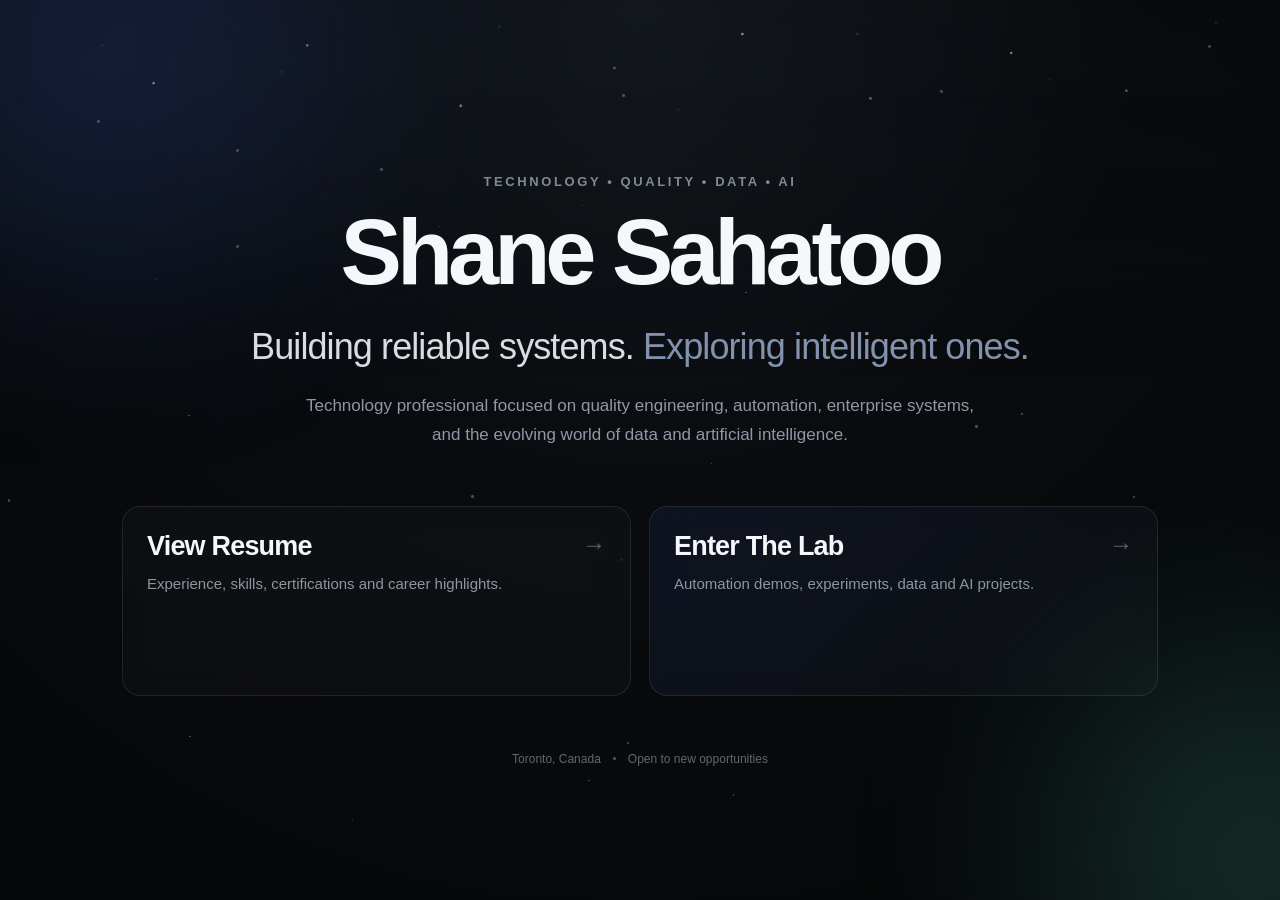
==== index.html @ c2a59914 "First resume draft" ====
<!DOCTYPE html>
<html lang="en">
<head>
    <meta charset="UTF-8">
    <meta name="viewport" content="width=device-width, initial-scale=1.0">
    <title>Shane Sahatoo</title>

    <link rel="stylesheet" href="styles.css">
</head>
<body>
<div id="particles" class="particles"></div>
<div class="star-sky"></div>
<div class="background-glow background-glow-one"></div>
<div class="background-glow background-glow-two"></div>

<main class="hero">

    <div class="intro">
        <p class="eyebrow">TECHNOLOGY • QUALITY • DATA • AI</p>

        <h1>Shane Sahatoo</h1>

        <p class="tagline">
            Building reliable systems.
            <span>Exploring intelligent ones.</span>
        </p>

        <p class="description">
            Technology professional focused on quality engineering,
            automation, enterprise systems, and the evolving world of
            data and artificial intelligence.
        </p>
    </div>

    <div class="actions">

        <a class="option-card resume-card" href="resume.html">

            <div class="option-content">
                <h2>View Resume</h2>
                <p>Experience, skills, certifications and career highlights.</p>
            </div>

            <div class="arrow">→</div>
        </a>

        <a class="option-card lab-card" href="lab.html">

            <div class="option-content">
                <h2>Enter The Lab</h2>
                <p>Automation demos, experiments, data and AI projects.</p>
            </div>

            <div class="arrow">→</div>
        </a>

    </div>

    <footer>
        <p>Toronto, Canada</p>
        <span></span>
        <p>Open to new opportunities</p>
    </footer>

</main>

<script src="script.js"></script>
</body>
</html>
---- styles.css ----
* {
box-sizing: border-box;
margin: 0;
padding: 0;
}

html {
scroll-behavior: smooth;
}

body {
min-height: 100vh;
overflow-x: hidden;

font-family:
Inter,
-apple-system,
BlinkMacSystemFont,
"Segoe UI",
sans-serif;

background:
radial-gradient(circle at top, #15191f 0%, #090b0e 45%, #060708 100%);

color: #f5f7fa;
}

/* Subtle background lighting */

.background-glow {
position: fixed;
border-radius: 50%;
filter: blur(120px);
pointer-events: none;
opacity: 0.18;
}

.background-glow-one {
width: 450px;
height: 450px;
background: #4f7cff;

top: -180px;
left: -120px;
}

.background-glow-two {
width: 400px;
height: 400px;
background: #5be7c4;

right: -180px;
bottom: -160px;
}

/* Main layout */

.hero {
position: relative;
z-index: 1;

min-height: 100vh;
max-width: 1100px;

margin: 0 auto;
padding: 72px 32px 32px;

display: flex;
flex-direction: column;
justify-content: center;
}

/* Intro */

.intro {
    max-width: 780px;
    margin: 0 auto 56px;

    text-align: center;
}

.eyebrow {
margin-bottom: 20px;

font-size: 13px;
font-weight: 600;

letter-spacing: 0.2em;

color: #7f8a99;
}

h1 {
font-size: clamp(52px, 8vw, 92px);
font-weight: 650;

letter-spacing: -0.055em;
line-height: 0.95;

margin-bottom: 28px;
}

.tagline {
font-size: clamp(24px, 3vw, 36px);
font-weight: 400;

line-height: 1.2;
letter-spacing: -0.025em;

color: #d9dde3;

margin-bottom: 24px;
}

.tagline span {
color: #8292ad;
}

.description {
    max-width: 680px;
    margin: 0 auto;

    font-size: 17px;
    line-height: 1.7;

    color: #8f98a5;
}

/* Cards */

.actions {
display: grid;
grid-template-columns: repeat(2, 1fr);

gap: 18px;

margin-bottom: 56px;
}

.option-card {
position: relative;

width: 100%;
min-height: 190px;

display: flex;
flex-direction: column;
justify-content: space-between;

padding: 24px;

text-align: left;

background: rgba(255, 255, 255, 0.025);

border: 1px solid rgba(255, 255, 255, 0.09);
border-radius: 18px;

color: inherit;

cursor: pointer;

backdrop-filter: blur(14px);

transition:
transform 0.25s ease,
border-color 0.25s ease,
background 0.25s ease;
}

.option-card:hover {
transform: translateY(-5px);

border-color: rgba(255, 255, 255, 0.2);

background: rgba(255, 255, 255, 0.055);
}

.option-number {
font-size: 12px;
font-weight: 600;

letter-spacing: 0.14em;

color: #616a76;
}

.option-content h2 {
margin-bottom: 10px;

font-size: 27px;
font-weight: 550;

letter-spacing: -0.03em;
}

.option-content p {
max-width: 380px;

font-size: 15px;
line-height: 1.6;

color: #8d96a3;
}

.arrow {
position: absolute;

right: 24px;
top: 24px;

font-size: 24px;

color: #59616c;

transition:
transform 0.25s ease,
color 0.25s ease;
}

.option-card:hover .arrow {
transform: translateX(5px);
color: #f5f7fa;
}

/* Slight distinction for the Lab */

.lab-card {
background:
linear-gradient(
135deg,
rgba(79, 124, 255, 0.08),
rgba(255, 255, 255, 0.025)
);
}

.lab-card:hover {
border-color: rgba(104, 142, 255, 0.35);
}

/* Footer */

footer {
display: flex;
align-items: center;
justify-content: center;
gap: 12px;

font-size: 12px;

color: #5f6874;
}

footer span {
width: 3px;
height: 3px;

background: #505864;

border-radius: 50%;
}

/* Mobile */

@media (max-width: 700px) {

.hero {
padding: 60px 20px 28px;
justify-content: flex-start;
}

.intro {
margin-top: 40px;
margin-bottom: 42px;
}

h1 {
font-size: 52px;
}

.tagline {
font-size: 25px;
}

.description {
font-size: 16px;
}

.actions {
grid-template-columns: 1fr;
margin-bottom: 42px;
}

.option-card {
min-height: 165px;
}

footer {
flex-wrap: wrap;
}
}
/* Animated drifting glows */

.background-glow-one {
    animation: driftOne 14s ease-in-out infinite alternate;
}

.background-glow-two {
    animation: driftTwo 18s ease-in-out infinite alternate;
}

@keyframes driftOne {
    from {
        transform: translate(0, 0) scale(1);
    }

    to {
        transform: translate(90px, 70px) scale(1.15);
    }
}

@keyframes driftTwo {
    from {
        transform: translate(0, 0) scale(1);
    }

    to {
        transform: translate(-80px, -60px) scale(1.1);
    }
}

/* Particle layer */

.particles {
    position: fixed;
    inset: 0;

    pointer-events: none;
    overflow: hidden;

    z-index: 0;
}

.particle {
    position: absolute;

    width: 3px;
    height: 3px;

    border-radius: 50%;

    background: rgba(255, 255, 255, 0.28);

    animation: floatParticle linear infinite;
}

@keyframes floatParticle {
    from {
        transform: translateY(20px);
        opacity: 0;
    }

    15% {
        opacity: 0.4;
    }

    85% {
        opacity: 0.4;
    }

    to {
        transform: translateY(-120px);
        opacity: 0;
    }
}

/* Keep actual content above particles */

.hero {
    z-index: 1;
}

/* Accessibility */

@media (prefers-reduced-motion: reduce) {

    .background-glow,
    .particle {
        animation: none !important;
    }
}
.intro > *,
.actions,
footer {
    opacity: 0;
    transform: translateY(18px);

    animation: fadeUp 0.7s ease forwards;
}

.eyebrow {
    animation-delay: 0.1s;
}

h1 {
    animation-delay: 0.22s;
}

.tagline {
    animation-delay: 0.34s;
}

.description {
    animation-delay: 0.46s;
}

.actions {
    animation-delay: 0.6s;
}

footer {
    animation-delay: 0.75s;
}

@keyframes fadeUp {
    to {
        opacity: 1;
        transform: translateY(0);
    }
}

/* Slight extra animation on the cards */

.option-card {
    overflow: hidden;
}

.option-card::before {
    content: "";

    position: absolute;
    inset: 0;

    background: linear-gradient(
        120deg,
        transparent 20%,
        rgba(255, 255, 255, 0.055) 50%,
        transparent 80%
    );

    transform: translateX(-120%);

    transition: transform 0.7s ease;
}

.option-card:hover::before {
    transform: translateX(120%);
}

/* Respect reduced-motion preferences */

@media (prefers-reduced-motion: reduce) {

    .intro > *,
    .actions,
    footer {
        opacity: 1;
        transform: none;
        animation: none;
    }

    .option-card::before {
        display: none;
    }
}
/* -------------------------
   Subtle star sky at top
-------------------------- */

.star-sky {
    position: fixed;
    top: 0;
    left: 0;
    width: 100%;
    height: 42vh;

    pointer-events: none;
    z-index: 0;

    opacity: 0.58;

    background:
        radial-gradient(circle at 12% 22%, rgba(255, 255, 255, 0.95) 0 1px, transparent 1.6px),
        radial-gradient(circle at 24% 12%, rgba(255, 255, 255, 0.7) 0 1px, transparent 1.7px),
        radial-gradient(circle at 36% 28%, rgba(255, 255, 255, 0.9) 0 1.2px, transparent 1.8px),
        radial-gradient(circle at 48% 18%, rgba(255, 255, 255, 0.6) 0 1px, transparent 1.7px),
        radial-gradient(circle at 58% 9%, rgba(255, 255, 255, 0.85) 0 1px, transparent 1.7px),
        radial-gradient(circle at 68% 26%, rgba(255, 255, 255, 0.7) 0 1.1px, transparent 1.8px),
        radial-gradient(circle at 79% 14%, rgba(255, 255, 255, 0.9) 0 1px, transparent 1.6px),
        radial-gradient(circle at 88% 24%, rgba(255, 255, 255, 0.65) 0 1px, transparent 1.7px),
        linear-gradient(
            to bottom,
            rgba(10, 13, 18, 0.1) 0%,
            rgba(10, 13, 18, 0.22) 35%,
            rgba(10, 13, 18, 0.5) 70%,
            rgba(10, 13, 18, 0.95) 100%
        );

    mask-image: linear-gradient(to bottom, rgba(0, 0, 0, 1), rgba(0, 0, 0, 0));
    -webkit-mask-image: linear-gradient(to bottom, rgba(0, 0, 0, 1), rgba(0, 0, 0, 0));
}

.star-sky::before {
    background:
        radial-gradient(circle at 18% 30%, rgba(255,255,255,0.55) 0 1px, transparent 2px),
        radial-gradient(circle at 30% 8%, rgba(255,255,255,0.40) 0 1px, transparent 2px),
        radial-gradient(circle at 43% 24%, rgba(255,255,255,0.50) 0 1px, transparent 2px),
        radial-gradient(circle at 61% 16%, rgba(255,255,255,0.38) 0 1px, transparent 2px),
        radial-gradient(circle at 74% 31%, rgba(255,255,255,0.48) 0 1px, transparent 2px),
        radial-gradient(circle at 91% 11%, rgba(255,255,255,0.42) 0 1px, transparent 2px);

    opacity: 0.45;

    animation:
        starDrift 28s ease-in-out infinite alternate,
        starTwinkle 5s ease-in-out infinite alternate;
}

.star-sky::after {
    content: "";
    position: absolute;
    inset: 0;
    pointer-events: none;
}

.star-sky::before {
    background:
        radial-gradient(circle at 18% 30%, rgba(255, 255, 255, 0.45) 0 1px, transparent 2px),
        radial-gradient(circle at 30% 8%, rgba(255, 255, 255, 0.35) 0 1px, transparent 2px),
        radial-gradient(circle at 43% 24%, rgba(255, 255, 255, 0.4) 0 1px, transparent 2px),
        radial-gradient(circle at 61% 16%, rgba(255, 255, 255, 0.35) 0 1px, transparent 2px),
        radial-gradient(circle at 74% 31%, rgba(255, 255, 255, 0.4) 0 1px, transparent 2px),
        radial-gradient(circle at 91% 11%, rgba(255, 255, 255, 0.35) 0 1px, transparent 2px);

    opacity: 0.55;
    animation: twinkleSlow 6s ease-in-out infinite alternate;
}

.star-sky::after {
     background:
            radial-gradient(circle at 8% 12%, rgba(200,220,255,0.40) 0 1px, transparent 2px),
            radial-gradient(circle at 22% 19%, rgba(255,255,255,0.34) 0 1px, transparent 2px),
            radial-gradient(circle at 39% 7%, rgba(255,255,255,0.42) 0 1px, transparent 2px),
            radial-gradient(circle at 53% 29%, rgba(190,215,255,0.35) 0 1px, transparent 2px),
            radial-gradient(circle at 67% 9%, rgba(255,255,255,0.45) 0 1px, transparent 2px),
            radial-gradient(circle at 82% 21%, rgba(210,230,255,0.36) 0 1px, transparent 2px),
            radial-gradient(circle at 95% 6%, rgba(255,255,255,0.38) 0 1px, transparent 2px);

        opacity: 0.35;

        animation:
            starDriftSecond 36s ease-in-out infinite alternate,
            starTwinkleSecond 7s ease-in-out infinite alternate;
    }

    @keyframes skyHaze {
        from {
            transform: translateX(-8px) translateY(0);
            opacity: 0.55;
        }

        to {
            transform: translateX(10px) translateY(6px);
            opacity: 0.85;
        }
}

@keyframes twinkleSlow {
    from {
        opacity: 0.25;
    }
    to {
        opacity: 0.6;
    }
}
@keyframes starDrift {
    from {
        transform: translateX(-8px);
    }

    to {
        transform: translateX(18px);
    }
}
@keyframes starDriftSecond {
    from {
        transform: translateX(-14px);
    }

    to {
        transform: translateX(24px);
    }
}

@keyframes starTwinkle {
    0% {
        opacity: 0.28;
    }

    35% {
        opacity: 0.48;
    }

    65% {
        opacity: 0.34;
    }

    100% {
        opacity: 0.55;
    }
}
/* =========================================================
   RESUME PAGE
========================================================= */

.resume-page {
    min-height: 100vh;
}

.resume-shell {
    position: relative;
    z-index: 1;

    width: min(1120px, calc(100% - 48px));
    margin: 0 auto;

    padding: 32px 0 72px;
}

/* Navigation */

.resume-nav {
    display: flex;
    align-items: center;
    justify-content: space-between;

    padding: 12px 0 60px;
}

.back-link,
.nav-link,
.download-button {
    text-decoration: none;
    color: #929ba8;

    font-size: 14px;

    transition:
        color 0.2s ease,
        border-color 0.2s ease,
        background 0.2s ease;
}

.back-link:hover,
.nav-link:hover {
    color: #ffffff;
}

.resume-nav-actions {
    display: flex;
    align-items: center;
    gap: 22px;
}

.download-button {
    padding: 10px 16px;

    border: 1px solid rgba(255,255,255,0.13);
    border-radius: 9px;

    color: #dce1e7;
}

.download-button:hover {
    color: white;
    border-color: rgba(255,255,255,0.28);
    background: rgba(255,255,255,0.04);
}


/* Header */

.resume-header {
    max-width: 850px;

    padding-bottom: 72px;
}

.resume-name {
    font-size: clamp(48px, 7vw, 82px);

    margin-bottom: 24px;
}

.resume-title {
    max-width: 750px;

    margin-bottom: 24px;

    color: #c6ccd4;

    font-size: clamp(20px, 2.5vw, 28px);
    line-height: 1.35;

    letter-spacing: -0.02em;
}

.resume-summary {
    max-width: 760px;

    color: #8e98a5;

    font-size: 17px;
    line-height: 1.75;
}


/* Main sections */

.resume-section {
    padding: 56px 0;

    border-top: 1px solid rgba(255,255,255,0.08);
}

.section-heading {
    display: flex;
    align-items: center;
    gap: 14px;

    margin-bottom: 42px;
}

.section-heading span {
    color: #555f6d;

    font-size: 12px;
    letter-spacing: 0.12em;
}

.section-heading h2 {
    font-size: 25px;
    font-weight: 550;

    letter-spacing: -0.03em;
}


/* Experience */

.experience-list {
    display: flex;
    flex-direction: column;
}

.experience-item {
    display: grid;
    grid-template-columns: 260px 1fr;

    gap: 50px;

    padding: 42px 0;

    border-top: 1px solid rgba(255,255,255,0.055);
}

.experience-item:first-child {
    border-top: none;
    padding-top: 0;
}

.experience-meta h3 {
    margin-bottom: 6px;

    font-size: 18px;
    font-weight: 550;
}

.experience-meta p {
    margin-bottom: 8px;

    color: #a2abb7;
}

.experience-meta span {
    color: #626c79;

    font-size: 13px;
}

.experience-content > p {
    margin-bottom: 20px;

    color: #a3acb7;

    line-height: 1.7;
}

.experience-content ul {
    padding-left: 18px;

    color: #8d97a4;

    line-height: 1.7;
}

.experience-content li {
    margin-bottom: 11px;
}

.tech-tags {
    display: flex;
    flex-wrap: wrap;

    gap: 8px;

    margin-top: 24px;
}

.tech-tags span {
    padding: 6px 10px;

    border: 1px solid rgba(255,255,255,0.08);
    border-radius: 6px;

    background: rgba(255,255,255,0.025);

    color: #788492;

    font-size: 12px;
}


/* Skills */

.skills-grid {
    display: grid;

    grid-template-columns: repeat(3, 1fr);

    gap: 16px;
}

.skill-group {
    padding: 24px;

    border: 1px solid rgba(255,255,255,0.075);
    border-radius: 14px;

    background: rgba(255,255,255,0.018);
}

.skill-group h3 {
    margin-bottom: 12px;

    font-size: 16px;
    font-weight: 550;
}

.skill-group p {
    color: #848e9b;

    font-size: 14px;
    line-height: 1.6;
}


/* Certifications */

.credential-grid {
    display: grid;

    grid-template-columns: repeat(3, 1fr);

    gap: 16px;
}

.credential-card {
    min-height: 120px;

    padding: 22px;

    border: 1px solid rgba(255,255,255,0.075);
    border-radius: 14px;

    background: rgba(255,255,255,0.018);
}

.credential-card h3 {
    margin-bottom: 10px;

    font-size: 15px;
    font-weight: 550;

    color: #d8dde4;
}

.credential-card p {
    color: #7d8793;

    font-size: 14px;
    line-height: 1.5;
}


/* Education */

.education-card {
    max-width: 520px;
}

.education-card h3 {
    margin-bottom: 8px;

    font-size: 20px;
    font-weight: 550;
}

.education-card p {
    color: #858f9c;
}


/* Footer */

.resume-footer {
    display: flex;
    align-items: center;
    justify-content: flex-start;

    gap: 12px;

    padding-top: 50px;

    color: #59636f;

    font-size: 12px;

    border-top: 1px solid rgba(255,255,255,0.08);
}


/* Mobile */

@media (max-width: 760px) {

    .resume-shell {
        width: min(100% - 36px, 1120px);
    }

    .resume-nav {
        align-items: flex-start;

        padding-bottom: 46px;
    }

    .resume-nav-actions {
        gap: 12px;
    }

    .nav-link {
        display: none;
    }

    .resume-header {
        padding-bottom: 55px;
    }

    .resume-name {
        font-size: 48px;
    }

    .experience-item {
        grid-template-columns: 1fr;

        gap: 24px;

        padding: 34px 0;
    }

    .skills-grid,
    .credential-grid {
        grid-template-columns: 1fr;
    }

    .resume-section {
        padding: 44px 0;
    }
}
.option-card,
.option-card:visited,
.option-card:hover,
.option-card:active {
    text-decoration: none;
}

/* =========================================================
   LAB PAGE
========================================================= */

.lab-shell {
    position: relative;
    z-index: 1;

    width: min(1120px, calc(100% - 48px));

    margin: 0 auto;

    padding: 32px 0 72px;
}


/* Header */

.lab-header {
    max-width: 760px;

    padding: 50px 0 80px;
}

.lab-title {
    font-size: clamp(52px, 8vw, 88px);

    margin-bottom: 24px;

    letter-spacing: -0.055em;
}

.lab-description {
    max-width: 680px;

    font-size: 18px;
    line-height: 1.7;

    color: #8d97a4;
}


/* Sections */

.lab-section {
    padding: 60px 0;

    border-top: 1px solid rgba(255,255,255,0.08);
}

.lab-section-heading {
    display: flex;
    justify-content: space-between;
    align-items: flex-end;

    gap: 24px;

    margin-bottom: 36px;
}

.lab-label {
    margin-bottom: 9px;

    font-size: 11px;
    font-weight: 600;

    letter-spacing: 0.15em;

    color: #687381;
}

.lab-section-heading h2 {
    font-size: 28px;

    font-weight: 550;

    letter-spacing: -0.03em;
}

.lab-status {
    padding: 7px 11px;

    border: 1px solid rgba(120,160,255,0.2);

    border-radius: 999px;

    background: rgba(80,120,220,0.06);

    color: #8da5d9;

    font-size: 12px;
}


/* Main automation layout */

.automation-demo {
    display: grid;

    grid-template-columns: 1.2fr 0.8fr;

    gap: 18px;
}


/* Browser */

.demo-window {
    overflow: hidden;

    border: 1px solid rgba(255,255,255,0.09);

    border-radius: 16px;

    background: rgba(255,255,255,0.02);
}

.window-toolbar {
    min-height: 48px;

    display: flex;
    align-items: center;

    padding: 0 14px;

    border-bottom: 1px solid rgba(255,255,255,0.07);

    background: rgba(255,255,255,0.02);
}

.window-dots {
    display: flex;

    gap: 6px;
}

.window-dots span {
    width: 8px;
    height: 8px;

    border-radius: 50%;

    background: #4a515c;
}

.window-address {
    margin: 0 auto;

    color: #65707c;

    font-size: 11px;
}


/* Demo application */

.demo-app {
    min-height: 440px;

    display: flex;
    align-items: center;
    justify-content: center;

    padding: 40px;

    background:
        radial-gradient(
            circle at top,
            rgba(60,90,150,0.08),
            transparent 55%
        );
}

.login-screen {
    width: 100%;
    max-width: 340px;
}

.demo-app-label {
    margin-bottom: 12px;

    color: #637083;

    font-size: 10px;

    letter-spacing: 0.16em;
}

.login-screen h3 {
    margin-bottom: 8px;

    font-size: 28px;

    font-weight: 550;

    letter-spacing: -0.03em;
}

.demo-subtext {
    margin-bottom: 30px;

    color: #7e8996;

    font-size: 14px;
}

.demo-form {
    display: flex;

    flex-direction: column;
}

.demo-form label {
    margin-bottom: 7px;

    color: #8993a0;

    font-size: 12px;
}

.demo-form input {
    height: 46px;

    margin-bottom: 18px;

    padding: 0 13px;

    border: 1px solid rgba(255,255,255,0.1);

    border-radius: 8px;

    outline: none;

    background: rgba(255,255,255,0.035);

    color: white;

    font-size: 15px;

    transition:
        border-color 0.2s ease,
        box-shadow 0.2s ease;
}

.demo-form input.active-field {
    border-color: rgba(110,150,255,0.55);

    box-shadow:
        0 0 0 3px rgba(80,120,220,0.08);
}

.demo-login-button {
    height: 46px;

    border: none;

    border-radius: 8px;

    background: #e8ebef;

    color: #101317;

    font-size: 14px;

    font-weight: 600;

    cursor: pointer;
}


/* Success screen */

.dashboard-screen {
    text-align: center;

    max-width: 350px;
}

.success-icon {
    width: 60px;
    height: 60px;

    display: flex;
    align-items: center;
    justify-content: center;

    margin: 0 auto 20px;

    border-radius: 50%;

    background: rgba(90,210,150,0.1);

    border: 1px solid rgba(90,210,150,0.25);

    color: #71d69d;

    font-size: 24px;
}

.dashboard-screen h3 {
    margin-bottom: 10px;

    font-size: 26px;
}

.dashboard-screen p {
    color: #86919e;

    line-height: 1.6;
}


/* Test runner */

.test-runner {
    display: flex;

    flex-direction: column;

    min-height: 490px;

    padding: 22px;

    border: 1px solid rgba(255,255,255,0.09);

    border-radius: 16px;

    background: rgba(255,255,255,0.018);
}

.runner-header {
    display: flex;

    align-items: flex-start;
    justify-content: space-between;

    gap: 16px;

    margin-bottom: 20px;
}

.runner-label {
    margin-bottom: 6px;

    font-size: 10px;

    letter-spacing: 0.14em;

    color: #626e7d;
}

.runner-header h3 {
    font-size: 15px;

    font-weight: 500;
}

.test-status {
    padding: 6px 9px;

    border-radius: 999px;

    font-size: 10px;

    letter-spacing: 0.08em;
}

.test-status.idle {
    background: rgba(255,255,255,0.05);

    color: #818b98;
}

.test-status.running {
    background: rgba(90,140,255,0.1);

    color: #88a5e4;
}

.test-status.passed {
    background: rgba(70,200,130,0.1);

    color: #6bd398;
}


/* Console */

.test-console {
    flex: 1;

    min-height: 300px;

    padding: 18px;

    overflow: hidden;

    border: 1px solid rgba(255,255,255,0.065);

    border-radius: 10px;

    background: #080a0c;

    font-family:
        "SFMono-Regular",
        Consolas,
        "Liberation Mono",
        monospace;

    font-size: 12px;

    line-height: 1.8;

    color: #aeb7c1;
}

.console-line {
    animation: consoleAppear 0.3s ease forwards;
}

.console-muted {
    color: #59636f;
}

.console-success {
    color: #64cc92;
}

.console-command {
    color: #8ca7df;
}

@keyframes consoleAppear {
    from {
        opacity: 0;
        transform: translateY(3px);
    }

    to {
        opacity: 1;
        transform: translateY(0);
    }
}


/* Runner buttons */

.runner-actions {
    display: flex;

    gap: 10px;

    margin-top: 16px;
}

.run-test-button,
.reset-test-button {
    min-height: 44px;

    padding: 0 17px;

    border-radius: 8px;

    cursor: pointer;

    font-size: 13px;
}

.run-test-button {
    flex: 1;

    border: none;

    background: #e9edf2;

    color: #11151a;

    font-weight: 600;
}

.run-test-button:disabled {
    opacity: 0.5;

    cursor: default;
}

.reset-test-button {
    border: 1px solid rgba(255,255,255,0.1);

    background: transparent;

    color: #8d97a4;
}


/* Code */

.code-preview {
    margin-top: 18px;

    overflow: hidden;

    border: 1px solid rgba(255,255,255,0.075);

    border-radius: 14px;

    background: rgba(255,255,255,0.014);
}

.code-header {
    display: flex;

    align-items: center;
    justify-content: space-between;

    padding: 14px 18px;

    border-bottom: 1px solid rgba(255,255,255,0.065);

    color: #687380;

    font-size: 11px;
}

.code-preview pre {
    overflow-x: auto;

    padding: 24px;

    margin: 0;
}

.code-preview code {
    color: #a8b3bf;

    font-family:
        "SFMono-Regular",
        Consolas,
        monospace;

    font-size: 13px;

    line-height: 1.75;
}


/* Future labs */

.future-grid {
    display: grid;

    grid-template-columns: repeat(3, 1fr);

    gap: 15px;
}

.future-card {
    min-height: 170px;

    padding: 22px;

    border: 1px solid rgba(255,255,255,0.07);

    border-radius: 14px;

    background: rgba(255,255,255,0.015);
}

.future-card span {
    color: #596573;

    font-size: 11px;
}

.future-card h3 {
    margin: 28px 0 9px;

    font-size: 18px;
}

.future-card p {
    color: #7d8794;

    font-size: 14px;

    line-height: 1.6;
}


/* Utility */

.hidden {
    display: none;
}


/* Mobile */

@media (max-width: 800px) {

    .lab-shell {
        width: min(100% - 36px, 1120px);
    }

    .lab-header {
        padding: 35px 0 60px;
    }

    .lab-title {
        font-size: 52px;
    }

    .automation-demo {
        grid-template-columns: 1fr;
    }

    .demo-app {
        min-height: 390px;

        padding: 28px 20px;
    }

    .future-grid {
        grid-template-columns: 1fr;
    }

    .lab-section-heading {
        align-items: flex-start;

        flex-direction: column;
    }

}

.login-error {
    margin-bottom: 18px;
    padding: 11px 13px;

    border: 1px solid rgba(230, 100, 100, 0.2);
    border-radius: 8px;

    background: rgba(230, 100, 100, 0.06);

    color: #d98686;

    font-size: 13px;
}

.demo-logout-button {
    margin-top: 24px;

    min-height: 44px;
    padding: 0 18px;

    border: 1px solid rgba(255,255,255,0.1);
    border-radius: 8px;

    background: transparent;

    color: #c4cbd4;

    cursor: pointer;
}

.console-error {
    color: #d97f7f;
}

.test-status.failed {
    background: rgba(220, 80, 80, 0.1);
    color: #db8585;
}

/* =========================================================
   TEST CASE EXPLORER
========================================================= */

.test-explorer {
    margin-top: 22px;

    padding-top: 48px;

    border-top: 1px solid rgba(255,255,255,0.07);
}

.test-explorer-header {
    display: flex;
    justify-content: space-between;
    align-items: flex-end;

    gap: 30px;

    margin-bottom: 26px;
}

.test-explorer-header h2 {
    font-size: 26px;
    font-weight: 550;

    letter-spacing: -0.03em;
}

.explorer-description {
    max-width: 400px;

    color: #747f8d;

    font-size: 13px;
    line-height: 1.6;
}


/* Layout */

.test-explorer-layout {
    display: grid;

    grid-template-columns: 330px 1fr;

    gap: 16px;
}


/* Test case menu */

.test-case-list {
    display: flex;
    flex-direction: column;

    gap: 8px;
}

.test-case-item {
    width: 100%;

    display: flex;
    align-items: center;

    gap: 13px;

    padding: 15px;

    text-align: left;

    border: 1px solid rgba(255,255,255,0.07);
    border-radius: 10px;

    background: rgba(255,255,255,0.015);

    color: inherit;

    cursor: pointer;

    transition:
        background 0.2s ease,
        border-color 0.2s ease,
        transform 0.2s ease;
}

.test-case-item:hover {
    background: rgba(255,255,255,0.035);

    border-color: rgba(255,255,255,0.13);
}

.test-case-item.active {
    border-color: rgba(100,140,230,0.35);

    background: rgba(80,120,210,0.07);
}

.test-case-status {
    width: 27px;
    height: 27px;

    flex-shrink: 0;

    display: flex;
    align-items: center;
    justify-content: center;

    border-radius: 50%;

    background: rgba(70,200,130,0.08);

    color: #67cf94;

    font-size: 12px;
}

.test-case-item strong {
    display: block;

    margin-bottom: 4px;

    font-size: 13px;
    font-weight: 550;
}

.test-case-item small {
    display: block;

    color: #687381;

    font-size: 11px;
}


/* Details */

.test-detail-panel {
    min-height: 410px;

    padding: 25px;

    border: 1px solid rgba(255,255,255,0.075);
    border-radius: 13px;

    background: rgba(255,255,255,0.016);
}

.test-detail-heading {
    display: flex;

    align-items: flex-start;
    justify-content: space-between;

    gap: 20px;
}

.test-detail-heading h3 {
    font-size: 21px;

    font-weight: 550;

    letter-spacing: -0.025em;
}

.test-type {
    padding: 6px 9px;

    border: 1px solid rgba(255,255,255,0.08);

    border-radius: 999px;

    color: #7e8997;

    font-size: 10px;

    text-transform: uppercase;

    letter-spacing: 0.08em;
}

.test-description {
    max-width: 650px;

    margin-top: 14px;

    color: #828d9a;

    font-size: 14px;

    line-height: 1.65;
}


/* Tabs */

.test-view-tabs {
    display: flex;

    gap: 5px;

    margin: 28px 0 22px;

    padding-bottom: 10px;

    border-bottom: 1px solid rgba(255,255,255,0.07);
}

.test-view-tab {
    padding: 8px 12px;

    border: none;
    border-radius: 6px;

    background: transparent;

    color: #6f7a88;

    font-size: 12px;

    cursor: pointer;
}

.test-view-tab:hover {
    color: #c7cdd5;
}

.test-view-tab.active {
    background: rgba(255,255,255,0.05);

    color: #e1e5ea;
}


/* Steps */

.test-steps-list {
    margin: 0;

    padding-left: 24px;

    color: #9aa4af;

    line-height: 1.7;
}

.test-steps-list li {
    margin-bottom: 13px;

    padding-left: 5px;
}


/* Code inside explorer */

.test-code-preview {
    margin-top: 0;
}

.test-code-preview pre {
    max-height: 360px;
}


/* Mobile */

@media (max-width: 800px) {

    .test-explorer-header {
        flex-direction: column;
        align-items: flex-start;
    }

    .test-explorer-layout {
        grid-template-columns: 1fr;
    }

    .test-detail-panel {
        min-height: auto;
    }

}

#downloadReportButton:disabled {
    opacity: 0.4;
    cursor: default;
}

/* =========================================================
   LAB PROJECT HUB
========================================================= */

.lab-project-grid {
    display: grid;

    grid-template-columns: repeat(2, 1fr);

    gap: 16px;
}

.lab-project-card {
    min-height: 280px;

    display: flex;
    flex-direction: column;
    justify-content: space-between;

    padding: 26px;

    text-decoration: none;

    border: 1px solid rgba(255,255,255,0.075);
    border-radius: 16px;

    background: rgba(255,255,255,0.018);

    color: inherit;

    transition:
        transform 0.25s ease,
        border-color 0.25s ease,
        background 0.25s ease;
}

a.lab-project-card:hover {
    transform: translateY(-4px);

    border-color: rgba(110,145,230,0.28);

    background: rgba(255,255,255,0.035);
}

.project-card-top {
    display: flex;
    align-items: center;
    justify-content: space-between;
}

.project-framework {
    color: #667486;

    font-size: 10px;

    font-weight: 600;

    letter-spacing: 0.15em;
}

.project-arrow {
    color: #606c79;

    font-size: 22px;

    transition: transform 0.2s ease;
}

a.lab-project-card:hover .project-arrow {
    transform: translateX(5px);

    color: white;
}

.lab-project-card h3 {
    margin-bottom: 13px;

    font-size: 24px;

    font-weight: 550;

    letter-spacing: -0.03em;
}

.lab-project-card p {
    max-width: 430px;

    color: #818c99;

    font-size: 14px;

    line-height: 1.7;
}

.project-tags {
    display: flex;

    flex-wrap: wrap;

    gap: 7px;
}

.project-tags span {
    padding: 6px 9px;

    border: 1px solid rgba(255,255,255,0.07);

    border-radius: 6px;

    color: #677380;

    font-size: 11px;
}

.coming-soon {
    opacity: 0.65;
}

.project-coming {
    color: #626e7c;

    font-size: 9px;

    letter-spacing: 0.12em;
}

@media (max-width: 760px) {

    .lab-project-grid {
        grid-template-columns: 1fr;
    }

}

/* =========================================================
   SELENIUM E-COMMERCE DEMO
========================================================= */

.selenium-store {
    position: relative;

    min-height: 490px;

    padding: 25px;

    background:
        radial-gradient(
            circle at 50% 0%,
            rgba(75, 110, 170, 0.08),
            transparent 55%
        );
}


/* Store header */

.store-header {
    display: flex;
    align-items: center;
    justify-content: space-between;

    gap: 20px;

    margin-bottom: 30px;
}

.store-logo {
    display: block;

    margin-bottom: 4px;

    font-size: 11px;
    font-weight: 650;

    letter-spacing: 0.15em;

    color: #b7c0cb;
}

.store-header p {
    font-size: 11px;

    color: #626d79;
}

.cart-button {
    display: flex;
    align-items: center;

    gap: 9px;

    min-height: 40px;

    padding: 0 12px;

    border: 1px solid rgba(255,255,255,0.1);

    border-radius: 8px;

    background: rgba(255,255,255,0.025);

    color: #c8ced6;

    cursor: pointer;
}

.cart-button span {
    min-width: 21px;
    height: 21px;

    display: flex;
    align-items: center;
    justify-content: center;

    border-radius: 50%;

    background: rgba(100,140,230,0.13);

    color: #9db5ea;

    font-size: 10px;
}


/* Product */

.product-card {
    display: grid;

    grid-template-columns: 170px 1fr;

    overflow: hidden;

    border: 1px solid rgba(255,255,255,0.08);

    border-radius: 15px;

    background: rgba(255,255,255,0.018);

    transition:
        border-color 0.2s ease,
        box-shadow 0.2s ease;
}

.product-card.selenium-highlight {
    border-color: rgba(100,145,245,0.45);

    box-shadow:
        0 0 0 3px rgba(80,120,220,0.06);
}

.product-image {
    min-height: 245px;

    display: flex;
    align-items: center;
    justify-content: center;

    background:
        radial-gradient(
            circle,
            rgba(110,140,200,0.1),
            rgba(255,255,255,0.015)
        );
}

.headphone-icon {
    font-size: 70px;

    filter: grayscale(0.2);
}

.product-info {
    display: flex;
    flex-direction: column;

    justify-content: center;

    padding: 28px;
}

.product-category {
    margin-bottom: 9px;

    color: #637083;

    font-size: 10px;

    letter-spacing: 0.15em;
}

.product-info h3 {
    margin-bottom: 10px;

    font-size: 24px;

    font-weight: 550;

    letter-spacing: -0.03em;
}

.product-description {
    max-width: 360px;

    color: #7f8996;

    font-size: 13px;

    line-height: 1.6;
}

.product-bottom {
    display: flex;
    align-items: center;
    justify-content: space-between;

    gap: 15px;

    margin-top: 28px;
}

.product-price {
    font-size: 21px;

    font-weight: 550;
}


/* Cart panel */

.cart-panel {
    position: absolute;

    inset: 20px;

    z-index: 5;

    padding: 24px;

    border: 1px solid rgba(255,255,255,0.1);

    border-radius: 14px;

    background: #101317;

    box-shadow:
        0 18px 50px rgba(0,0,0,0.35);
}

.cart-panel-header {
    display: flex;
    justify-content: space-between;

    align-items: flex-start;

    margin-bottom: 30px;
}

.cart-panel-header h3 {
    font-size: 23px;

    font-weight: 550;
}

.cart-close-button {
    width: 36px;
    height: 36px;

    border: 1px solid rgba(255,255,255,0.08);

    border-radius: 8px;

    background: transparent;

    color: #9099a5;

    cursor: pointer;

    font-size: 20px;
}

.empty-cart {
    padding: 45px 0;

    text-align: center;

    color: #707b88;

    font-size: 14px;
}

.cart-item {
    display: flex;

    justify-content: space-between;

    gap: 20px;

    padding: 20px 0;

    border-bottom: 1px solid rgba(255,255,255,0.07);
}

.cart-item strong {
    display: block;

    margin-bottom: 7px;
}

.cart-item small {
    color: #77818d;
}

.cart-total {
    display: flex;

    align-items: center;
    justify-content: space-between;

    padding-top: 22px;
}

.cart-total span {
    color: #7e8996;

    font-size: 13px;
}

.cart-total strong {
    font-size: 20px;
}


/* Download disabled */

#downloadSeleniumReportButton:disabled {
    opacity: 0.4;

    cursor: default;
}


/* Mobile */

@media (max-width: 700px) {

    .product-card {
        grid-template-columns: 1fr;
    }

    .product-image {
        min-height: 160px;
    }

    .product-info {
        padding: 22px;
    }

    .product-bottom {
        align-items: flex-start;

        flex-direction: column;
    }

    .product-bottom button {
        width: 100%;
    }

}

/* =========================================================
   MULTI-PRODUCT STORE
========================================================= */

.product-grid {
    display: grid;

    grid-template-columns: repeat(3, 1fr);

    gap: 12px;
}

.product-grid .product-card {
    display: flex;
    flex-direction: column;

    min-width: 0;
}

.product-grid .product-image {
    min-height: 125px;
}

.product-icon {
    font-size: 45px;
}

.product-grid .product-info {
    flex: 1;

    padding: 18px;
}

.product-grid .product-info h3 {
    font-size: 17px;
}

.product-grid .product-description {
    font-size: 12px;
}

.product-grid .product-bottom {
    margin-top: auto;

    padding-top: 20px;

    flex-direction: column;

    align-items: stretch;
}

.product-grid .product-price {
    font-size: 17px;
}

.product-grid .demo-login-button {
    width: 100%;
}


/* Cart rows */

.dynamic-cart-item {
    display: grid;

    grid-template-columns: 1fr auto;

    gap: 16px;

    padding: 16px 0;

    border-bottom:
        1px solid rgba(255,255,255,0.07);
}

.cart-item-info strong {
    display: block;

    margin-bottom: 5px;

    font-size: 14px;
}

.cart-item-info small {
    color: #747f8c;

    font-size: 11px;
}

.cart-item-controls {
    display: flex;

    align-items: center;

    gap: 8px;
}

.quantity-button {
    width: 30px;
    height: 30px;

    border:
        1px solid rgba(255,255,255,0.1);

    border-radius: 6px;

    background:
        rgba(255,255,255,0.025);

    color: #bcc4ce;

    cursor: pointer;
}

.cart-quantity-value {
    min-width: 20px;

    text-align: center;

    color: #d1d6dc;

    font-size: 12px;
}

.remove-cart-item {
    margin-left: 8px;

    border: none;

    background: none;

    color: #a16f72;

    cursor: pointer;

    font-size: 11px;
}

.cart-line-total {
    margin-top: 7px;

    color: #929ca8;

    font-size: 12px;
}


/* Product add animation */

.product-added {
    border-color:
        rgba(80,190,130,0.35) !important;
}


/* Tablet/mobile */

@media (max-width: 900px) {

    .product-grid {
        grid-template-columns: 1fr;
    }

    .product-grid .product-card {
        display: grid;

        grid-template-columns: 130px 1fr;
    }

}

@media (max-width: 520px) {

    .product-grid .product-card {
        grid-template-columns: 1fr;
    }

}
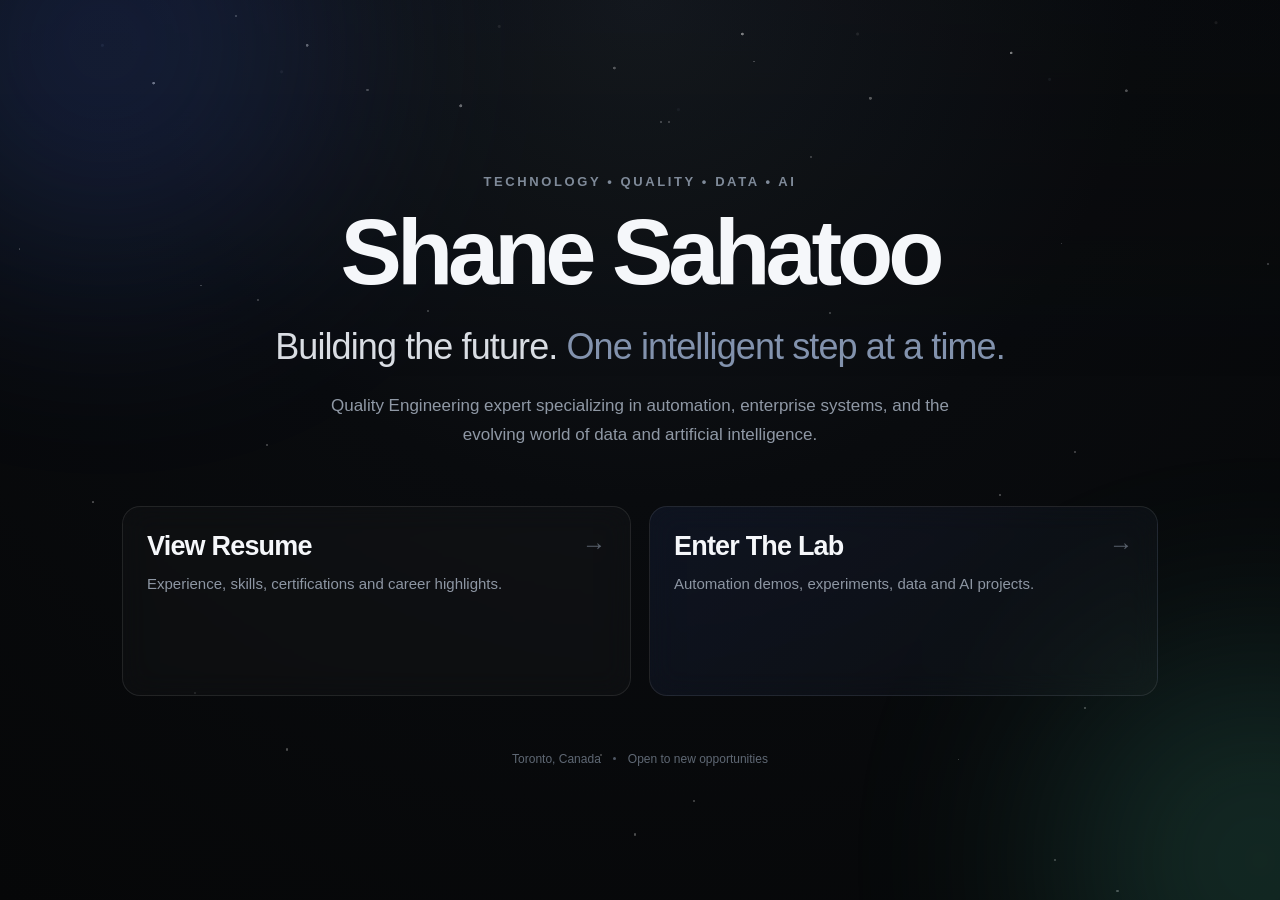
==== commit 293a0668: "Updates" ====
--- a/index.html
+++ b/index.html
@@ -21,12 +21,12 @@
         <h1>Shane Sahatoo</h1>
 
         <p class="tagline">
-            Building reliable systems.
-            <span>Exploring intelligent ones.</span>
+            Building the future.
+            <span>One intelligent step at a time.</span>
         </p>
 
         <p class="description">
-            Technology professional focused on quality engineering,
+            Quality Engineering expert specializing in
             automation, enterprise systems, and the evolving world of
             data and artificial intelligence.
         </p>
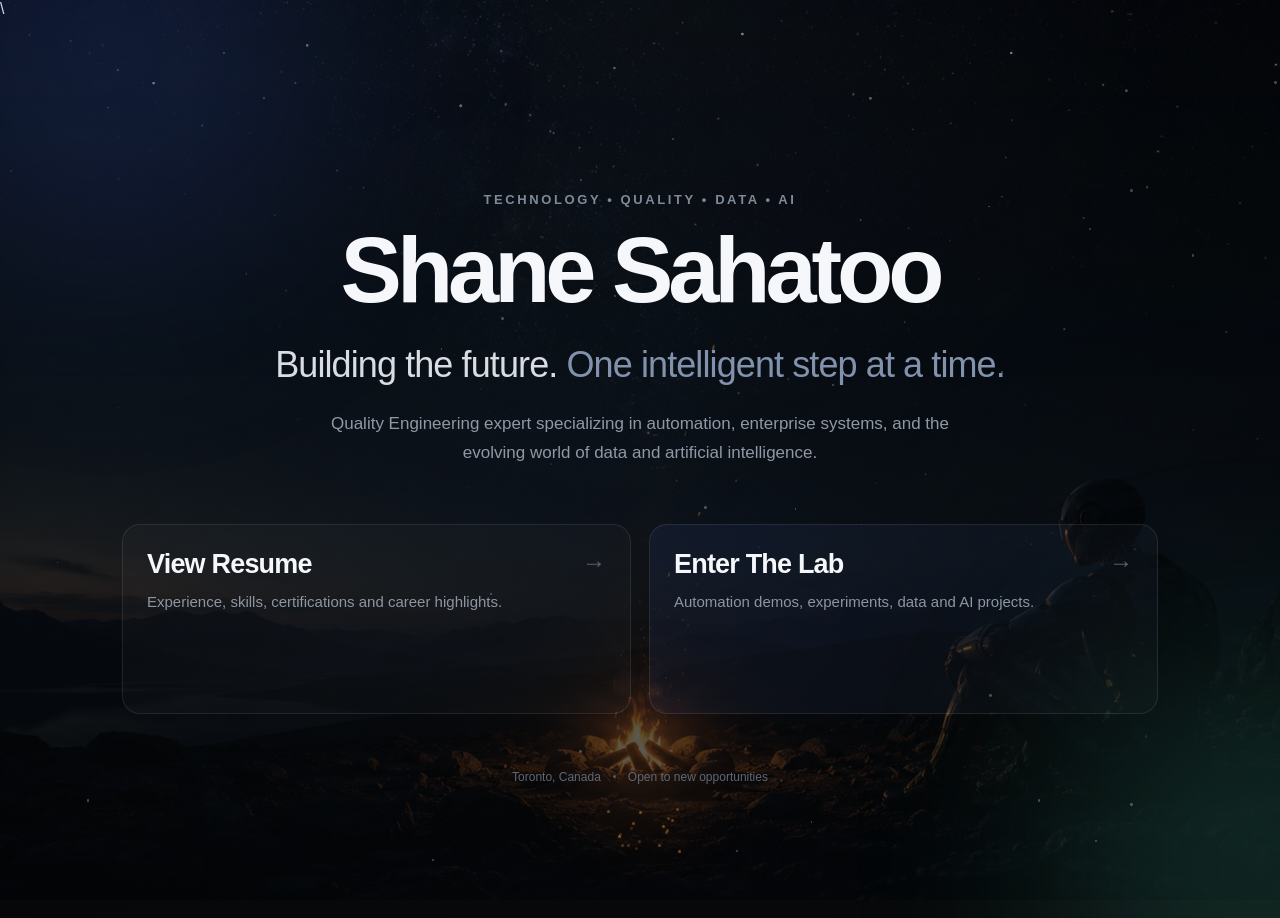
==== commit 3b11dcbc: "Updates" ====
--- a/index.html
+++ b/index.html
@@ -11,7 +11,10 @@
 <div id="particles" class="particles"></div>
 <div class="star-sky"></div>
 <div class="background-glow background-glow-one"></div>
-<div class="background-glow background-glow-two"></div>
+<div class="background-glow background-glow-two"></div>\
+
+<div class="campfire-scene"></div>
+<div class="campfire-embers"></div>
 
 <main class="hero">
 
--- a/styles.css
+++ b/styles.css
@@ -2612,4 +2612,795 @@
         grid-template-columns: 1fr;
     }
 
+}
+
+/* =========================================================
+   API TESTING LAB
+========================================================= */
+
+.api-demo-grid {
+    display: grid;
+
+    grid-template-columns: repeat(2, 1fr);
+
+    gap: 16px;
+
+    margin-bottom: 18px;
+}
+
+
+.api-panel {
+    min-height: 390px;
+
+    padding: 22px;
+
+    border:
+        1px solid rgba(255,255,255,0.08);
+
+    border-radius: 14px;
+
+    background:
+        rgba(255,255,255,0.018);
+}
+
+
+.api-panel-header {
+    display: flex;
+
+    justify-content: space-between;
+
+    align-items: flex-start;
+
+    gap: 20px;
+
+    margin-bottom: 20px;
+}
+
+
+.api-panel-header h3 {
+    font-size: 16px;
+
+    font-weight: 550;
+}
+
+
+/* Request */
+
+.api-request-line {
+    display: grid;
+
+    grid-template-columns: 110px 1fr;
+
+    gap: 9px;
+
+    margin-bottom: 20px;
+}
+
+
+.api-request-line select {
+    min-height: 44px;
+
+    padding: 0 11px;
+
+    border:
+        1px solid rgba(255,255,255,0.1);
+
+    border-radius: 8px;
+
+    background: #0c0f13;
+
+    color: #c4cbd4;
+
+    font-size: 13px;
+
+    outline: none;
+}
+
+
+.api-field-group {
+    display: flex;
+
+    flex-direction: column;
+
+    gap: 8px;
+}
+
+
+.api-field-group label {
+    color: #747f8c;
+
+    font-size: 11px;
+}
+
+
+.api-field-group textarea {
+    width: 100%;
+
+    min-height: 190px;
+
+    resize: vertical;
+
+    padding: 15px;
+
+    border:
+        1px solid rgba(255,255,255,0.08);
+
+    border-radius: 9px;
+
+    background: #080a0c;
+
+    color: #aeb7c1;
+
+    font-family:
+        Consolas,
+        monospace;
+
+    font-size: 12px;
+
+    line-height: 1.6;
+
+    outline: none;
+}
+
+
+.api-send-button {
+    width: 100%;
+
+    margin-top: 16px;
+}
+
+
+/* Response */
+
+.api-response-status {
+    padding: 6px 9px;
+
+    border-radius: 999px;
+
+    background:
+        rgba(255,255,255,0.05);
+
+    color: #7c8794;
+
+    font-size: 11px;
+
+    font-weight: 600;
+}
+
+
+.api-response-status.success {
+    background:
+        rgba(70,200,130,0.1);
+
+    color: #6bd398;
+}
+
+
+.api-response-status.warning {
+    background:
+        rgba(230,165,70,0.1);
+
+    color: #dda75e;
+}
+
+
+.api-response-status.error {
+    background:
+        rgba(220,80,80,0.1);
+
+    color: #da8585;
+}
+
+
+.api-response-meta {
+    display: flex;
+
+    flex-wrap: wrap;
+
+    gap: 18px;
+
+    margin-bottom: 18px;
+
+    color: #697582;
+
+    font-size: 11px;
+}
+
+
+.api-response-meta strong {
+    color: #a3adb8;
+
+    font-weight: 500;
+}
+
+
+.api-response-body {
+    min-height: 250px;
+
+    margin: 0;
+
+    padding: 18px;
+
+    overflow-x: auto;
+
+    border:
+        1px solid rgba(255,255,255,0.06);
+
+    border-radius: 9px;
+
+    background: #080a0c;
+}
+
+
+.api-response-body code {
+    color: #abb5c0;
+
+    font-family:
+        Consolas,
+        monospace;
+
+    font-size: 12px;
+
+    line-height: 1.7;
+}
+
+
+.api-test-runner {
+    min-height: auto;
+}
+
+
+@media (max-width: 800px) {
+
+    .api-demo-grid {
+        grid-template-columns: 1fr;
+    }
+
+    .api-request-line {
+        grid-template-columns: 1fr;
+    }
+
+}
+
+/* =========================================================
+   EXPANDABLE RESUME EXPERIENCE
+========================================================= */
+
+.resume-expandable {
+    border-top: 1px solid rgba(255, 255, 255, 0.075);
+
+    transition:
+        background 0.25s ease,
+        border-color 0.25s ease;
+}
+
+
+.resume-expandable:last-child {
+    border-bottom: 1px solid rgba(255, 255, 255, 0.075);
+}
+
+
+.resume-expandable:hover {
+    background:
+        rgba(255, 255, 255, 0.012);
+}
+
+
+.experience-summary {
+    padding: 26px 4px;
+
+    cursor: pointer;
+
+    list-style: none;
+}
+
+
+.experience-summary::-webkit-details-marker {
+    display: none;
+}
+
+
+.experience-summary::marker {
+    display: none;
+}
+
+
+.experience-summary-main {
+    display: flex;
+
+    justify-content: space-between;
+
+    align-items: flex-start;
+
+    gap: 30px;
+}
+
+
+.experience-company {
+    margin: 0 0 5px;
+
+    color: #7e8996;
+
+    font-size: 10px;
+
+    font-weight: 600;
+
+    letter-spacing: 0.14em;
+
+    text-transform: uppercase;
+}
+
+
+.experience-summary h3 {
+    margin: 0;
+
+    color: #e5e8ec;
+
+    font-size: 20px;
+
+    font-weight: 500;
+
+    line-height: 1.35;
+}
+
+
+.experience-date {
+    margin: 7px 0 0;
+
+    color: #68727e;
+
+    font-size: 11px;
+}
+
+
+.experience-preview {
+    max-width: 790px;
+
+    margin: 17px 0 0;
+
+    color: #929ca7;
+
+    font-size: 13px;
+
+    line-height: 1.75;
+}
+
+
+.expand-indicator {
+    flex-shrink: 0;
+
+    width: 35px;
+    height: 35px;
+
+    display: flex;
+    align-items: center;
+    justify-content: center;
+
+    border:
+        1px solid rgba(255, 255, 255, 0.09);
+
+    border-radius: 50%;
+
+    color: #9ca6b1;
+
+    font-size: 0;
+
+    transition:
+        transform 0.3s ease,
+        background 0.3s ease,
+        border-color 0.3s ease;
+}
+
+.expand-indicator::before {
+    content: "+";
+
+    display: block;
+
+    font-size: 20px;
+    font-weight: 300;
+
+    line-height: 1;
+
+    transform: translateY(-1px);
+}
+
+.resume-expandable[open] .expand-indicator {
+    transform: rotate(45deg);
+
+    background:
+        rgba(255, 255, 255, 0.045);
+}
+
+
+.resume-expandable:hover .expand-indicator {
+    border-color:
+        rgba(255, 255, 255, 0.16);
+
+    background:
+        rgba(255, 255, 255, 0.035);
+}
+
+
+.resume-expandable[open] .expand-indicator {
+    transform:
+        rotate(45deg);
+
+    background:
+        rgba(255, 255, 255, 0.045);
+}
+
+
+.experience-expanded {
+    max-width: 850px;
+
+    padding:
+        0 6px 30px;
+
+    animation:
+        resumeExpand 0.3s ease;
+}
+
+
+.experience-expanded ul {
+    margin: 0;
+
+    padding-left: 21px;
+}
+
+
+.experience-expanded li {
+    margin-bottom: 11px;
+
+    padding-left: 5px;
+
+    color: #a0a9b3;
+
+    font-size: 13px;
+
+    line-height: 1.7;
+}
+
+
+.experience-expanded li::marker {
+    color: #687582;
+}
+
+
+@keyframes resumeExpand {
+
+    from {
+        opacity: 0;
+        transform: translateY(-5px);
+    }
+
+    to {
+        opacity: 1;
+        transform: translateY(0);
+    }
+
+}
+
+
+@media (max-width: 650px) {
+
+    .experience-summary {
+        padding:
+            22px 0;
+    }
+
+
+    .experience-summary-main {
+        gap: 15px;
+    }
+
+
+    .experience-summary h3 {
+        font-size: 17px;
+    }
+
+
+    .experience-preview {
+        font-size: 12px;
+
+        line-height: 1.65;
+    }
+
+
+    .expand-indicator {
+        width: 31px;
+
+        height: 31px;
+
+        font-size: 18px;
+    }
+
+
+    .experience-expanded {
+        padding-bottom: 25px;
+    }
+
+
+    .experience-expanded li {
+        font-size: 12px;
+    }
+
+}
+
+.resume-section-heading {
+    margin-top: -15px;
+    margin-bottom: 34px;
+}
+
+.experience-tags {
+    display: flex;
+    flex-wrap: wrap;
+
+    gap: 7px;
+
+    margin-top: 17px;
+}
+
+.experience-tags span {
+    padding:
+        6px 9px;
+
+    border:
+        1px solid rgba(255, 255, 255, 0.07);
+
+    border-radius: 6px;
+
+    background:
+        rgba(255, 255, 255, 0.025);
+
+    color: #87929e;
+
+    font-size: 10px;
+
+    font-weight: 500;
+
+    letter-spacing: 0.02em;
+
+    transition:
+        background 0.2s ease,
+        border-color 0.2s ease,
+        color 0.2s ease;
+}
+
+.resume-expandable:hover .experience-tags span {
+    border-color:
+        rgba(255, 255, 255, 0.1);
+
+    color: #9ba5b0;
+}
+
+@media (max-width: 650px) {
+
+    .experience-tags {
+        gap: 5px;
+        margin-top: 14px;
+    }
+
+    .experience-tags span {
+        padding:
+            5px 7px;
+
+        font-size: 9px;
+    }
+
+}
+
+@media (max-width: 650px) {
+
+    .skills-grid,
+    .credentials-grid {
+        grid-template-columns: 1fr;
+        gap: 10px;
+    }
+
+    .skill-card,
+    .credential-card {
+        padding: 14px 16px;
+        border-radius: 10px;
+    }
+
+    .skill-card h3,
+    .credential-card h3 {
+        font-size: 14px;
+        margin-bottom: 7px;
+    }
+
+    .skill-card p,
+    .credential-card p {
+        font-size: 11px;
+        line-height: 1.55;
+    }
+
+    .resume-section {
+        margin-bottom: 48px;
+    }
+
+    .resume-section-heading {
+        margin-bottom: 22px;
+    }
+
+    .resume-section-heading h2 {
+        font-size: 22px;
+    }
+
+}
+
+@media (max-width: 650px) {
+
+    .education-grid {
+        grid-template-columns: 1fr;
+        gap: 10px;
+    }
+
+    .education-card {
+        padding: 14px 16px;
+        min-height: auto;
+    }
+
+    .education-card h3 {
+        font-size: 14px;
+    }
+
+    .education-card p {
+        font-size: 11px;
+        line-height: 1.55;
+    }
+
+}
+
+@media (max-width: 650px) {
+
+    .skill-card,
+    .credential-card,
+    .education-card {
+        min-height: 0;
+        height: auto;
+    }
+
+}
+
+.campfire-scene {
+    position: fixed;
+
+    inset: 0;
+
+    z-index: -3;
+
+    background-image:
+        linear-gradient(
+            rgba(5, 8, 12, 0.15),
+            rgba(5, 8, 12, 0.35)
+        ),
+        url(".idea/images/campfire.png");
+
+    background-size: cover;
+
+    background-position:
+        center bottom;
+
+    background-repeat: no-repeat;
+
+    opacity: 0.48;
+
+    pointer-events: none;
+}
+
+.campfire-scene::after {
+    content: "";
+
+    position: absolute;
+
+    left: 50%;
+    bottom: 5%;
+
+    width: 240px;
+    height: 170px;
+
+    transform:
+        translateX(-50%);
+
+    border-radius: 50%;
+
+    background:
+        radial-gradient(
+            circle,
+            rgba(255, 155, 70, 0.16),
+            rgba(255, 120, 50, 0.07) 45%,
+            transparent 72%
+        );
+
+    filter: blur(18px);
+
+    animation:
+        fireGlow 4s ease-in-out infinite;
+
+    pointer-events: none;
+}
+
+@keyframes fireGlow {
+
+    0%,
+    100% {
+        opacity: 0.6;
+        transform:
+            translateX(-50%)
+            scale(0.96);
+    }
+
+    50% {
+        opacity: 1;
+        transform:
+            translateX(-50%)
+            scale(1.04);
+    }
+
+}
+
+.campfire-embers {
+    position: fixed;
+
+    inset: 0;
+
+    z-index: -2;
+
+    overflow: hidden;
+
+    pointer-events: none;
+}
+
+
+.campfire-ember {
+    position: absolute;
+
+    width: 3px;
+    height: 3px;
+
+    border-radius: 50%;
+
+    background:
+        rgba(255, 170, 90, 0.75);
+
+    box-shadow:
+        0 0 6px
+        rgba(255, 140, 60, 0.5);
+
+    animation:
+        emberRise linear infinite;
+}
+
+
+@keyframes emberRise {
+
+    0% {
+        transform:
+            translate(
+                0,
+                0
+            );
+
+        opacity: 0;
+    }
+
+    12% {
+        opacity: 0.6;
+    }
+
+    70% {
+        opacity: 0.35;
+    }
+
+    100% {
+        transform:
+            translate(
+                25px,
+                -260px
+            );
+
+        opacity: 0;
+    }
+
 }
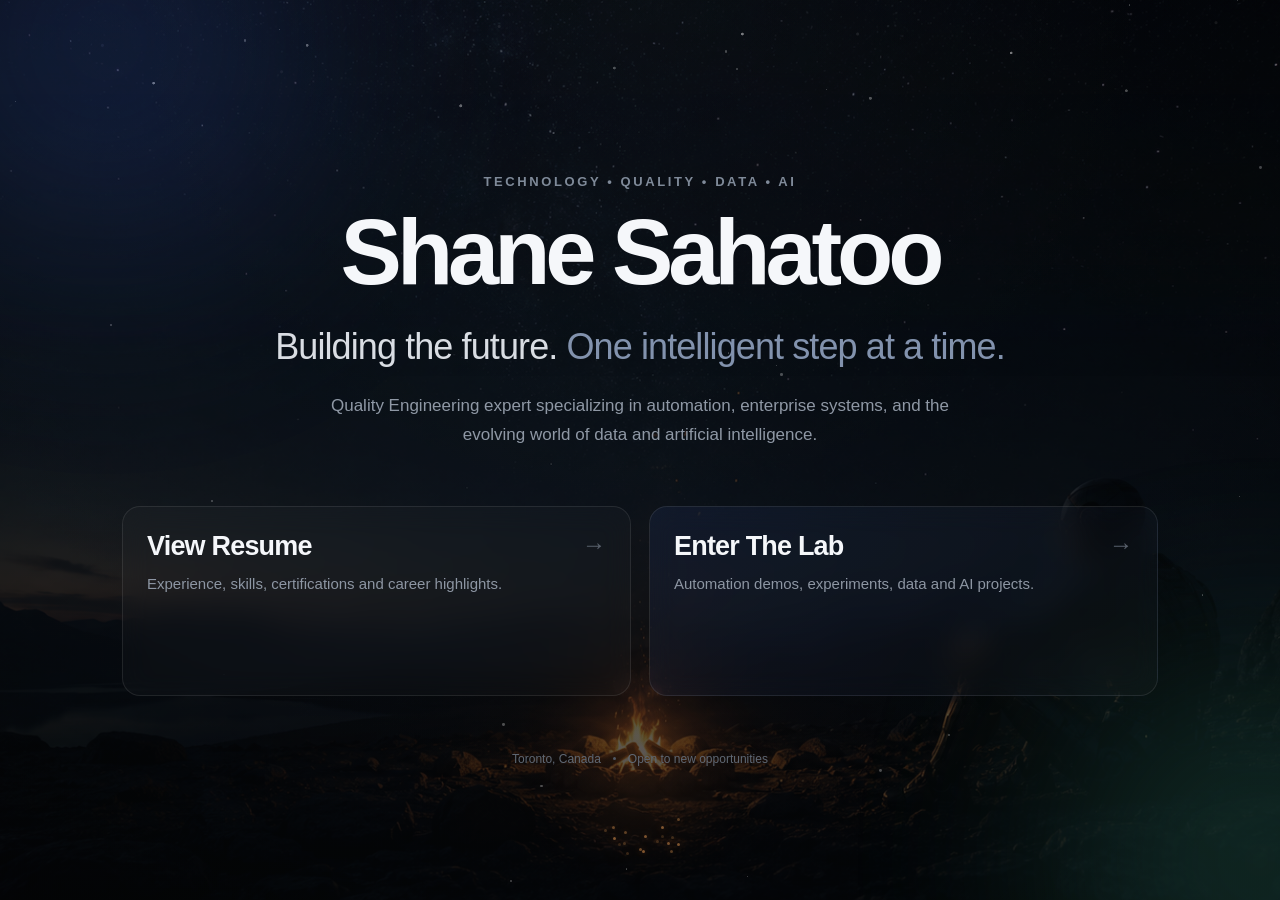
==== commit 4012d9bf: "Updates" ====
--- a/index.html
+++ b/index.html
@@ -11,7 +11,7 @@
 <div id="particles" class="particles"></div>
 <div class="star-sky"></div>
 <div class="background-glow background-glow-one"></div>
-<div class="background-glow background-glow-two"></div>\
+<div class="background-glow background-glow-two"></div>
 
 <div class="campfire-scene"></div>
 <div class="campfire-embers"></div>
--- a/styles.css
+++ b/styles.css
@@ -3275,7 +3275,7 @@
             rgba(5, 8, 12, 0.15),
             rgba(5, 8, 12, 0.35)
         ),
-        url(".idea/images/campfire.png");
+        url("images/campfire.png");
 
     background-size: cover;
 
@@ -3403,4 +3403,22 @@
         opacity: 0;
     }
 
+}
+
+@media (max-width: 650px) {
+
+    .campfire-scene {
+        display: block;
+        background-size: cover;
+        background-position: 58% bottom;
+        background-repeat: no-repeat;
+        opacity: 0.42;
+    }
+
+    .campfire-scene::after {
+        width: 180px;
+        height: 130px;
+        bottom: 4%;
+    }
+
 }
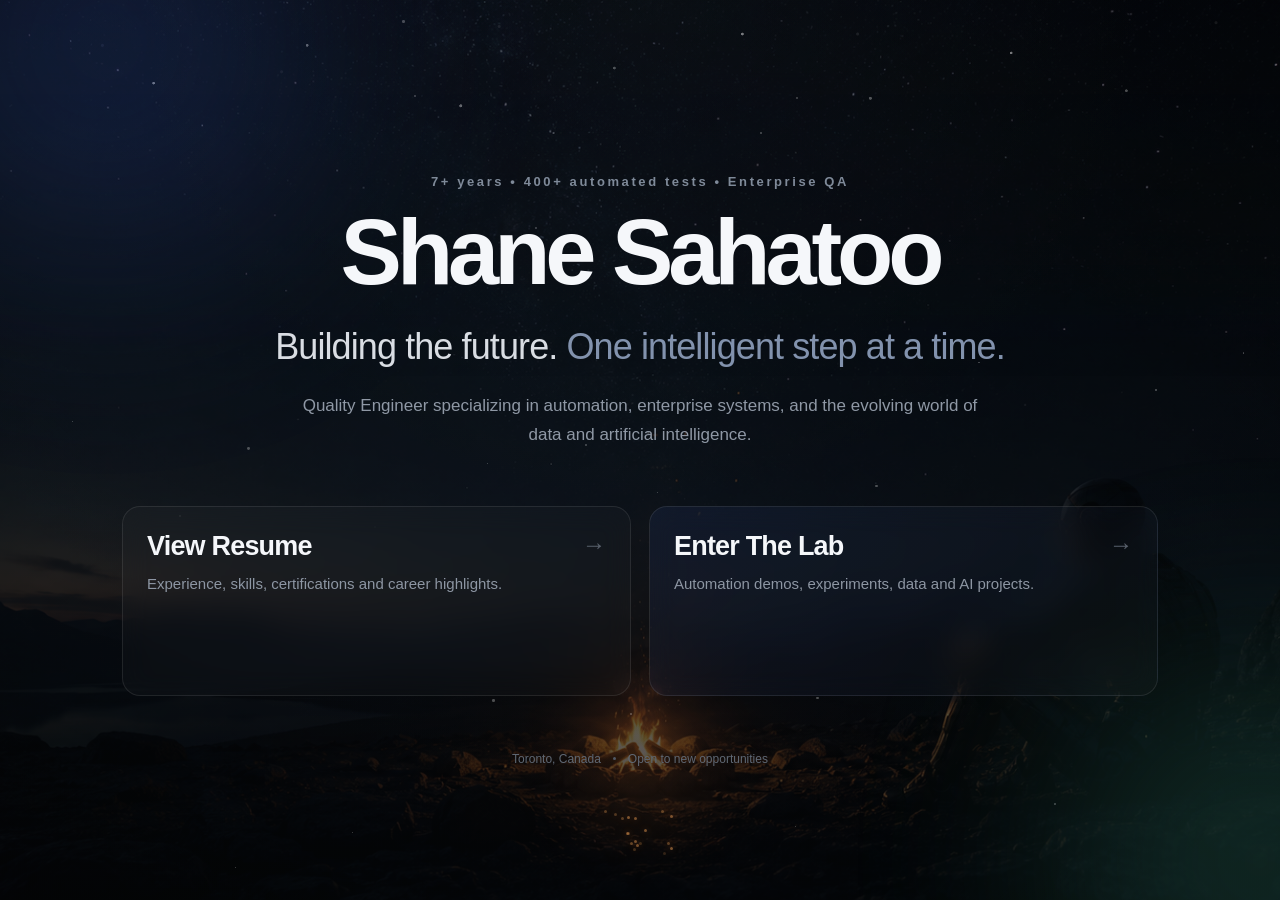
==== commit e7faf2da: "Updates" ====
--- a/index.html
+++ b/index.html
@@ -19,7 +19,7 @@
 <main class="hero">
 
     <div class="intro">
-        <p class="eyebrow">TECHNOLOGY • QUALITY • DATA • AI</p>
+        <p class="eyebrow">7+ years • 400+ automated tests • Enterprise QA</p>
 
         <h1>Shane Sahatoo</h1>
 
@@ -29,7 +29,7 @@
         </p>
 
         <p class="description">
-            Quality Engineering expert specializing in
+            Quality Engineer specializing in
             automation, enterprise systems, and the evolving world of
             data and artificial intelligence.
         </p>
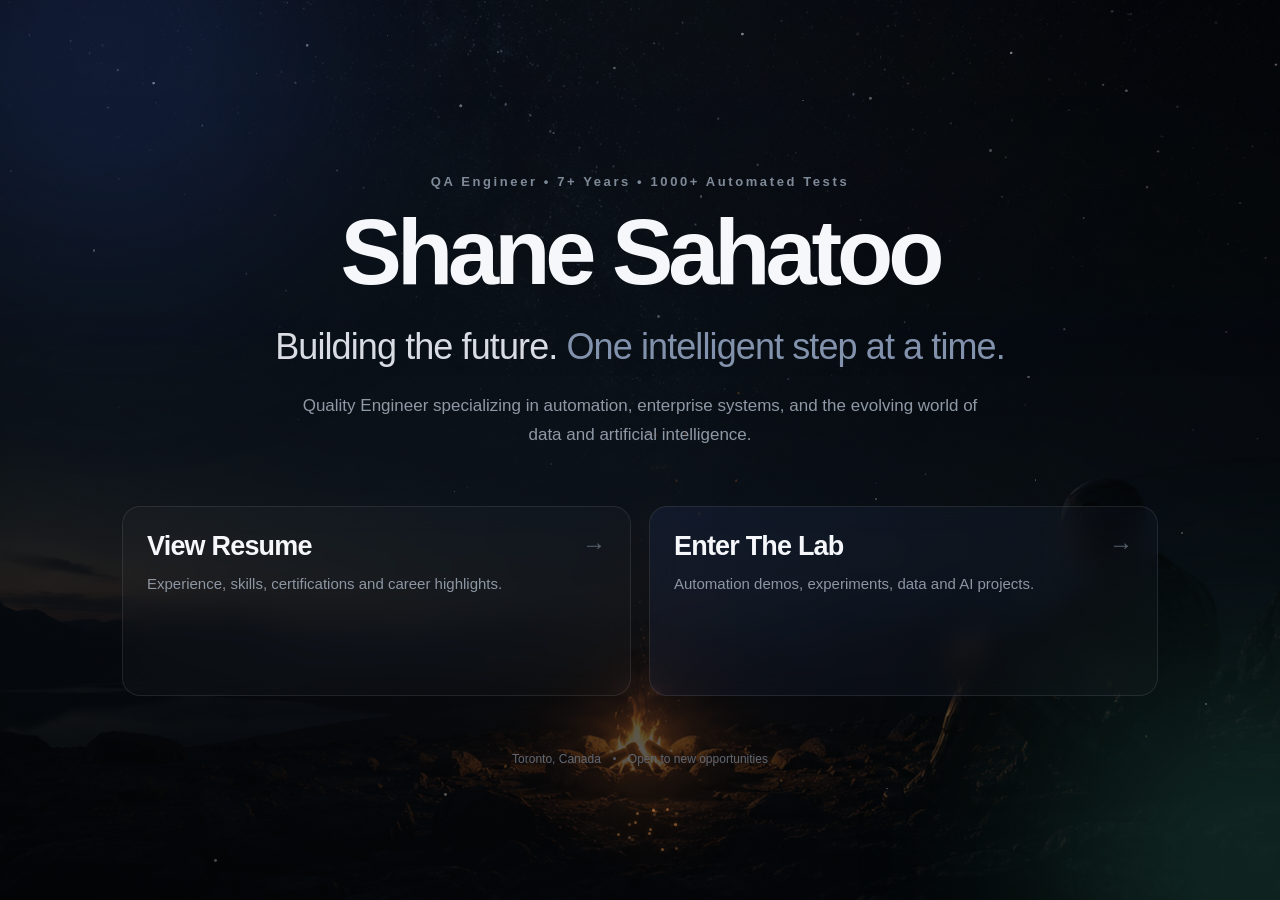
==== commit 73f2e693: "Updates" ====
--- a/index.html
+++ b/index.html
@@ -19,7 +19,7 @@
 <main class="hero">
 
     <div class="intro">
-        <p class="eyebrow">7+ years • 400+ automated tests • Enterprise QA</p>
+        <p class="eyebrow">QA Engineer • 7+ Years • 1000+ Automated Tests</p>
 
         <h1>Shane Sahatoo</h1>
 
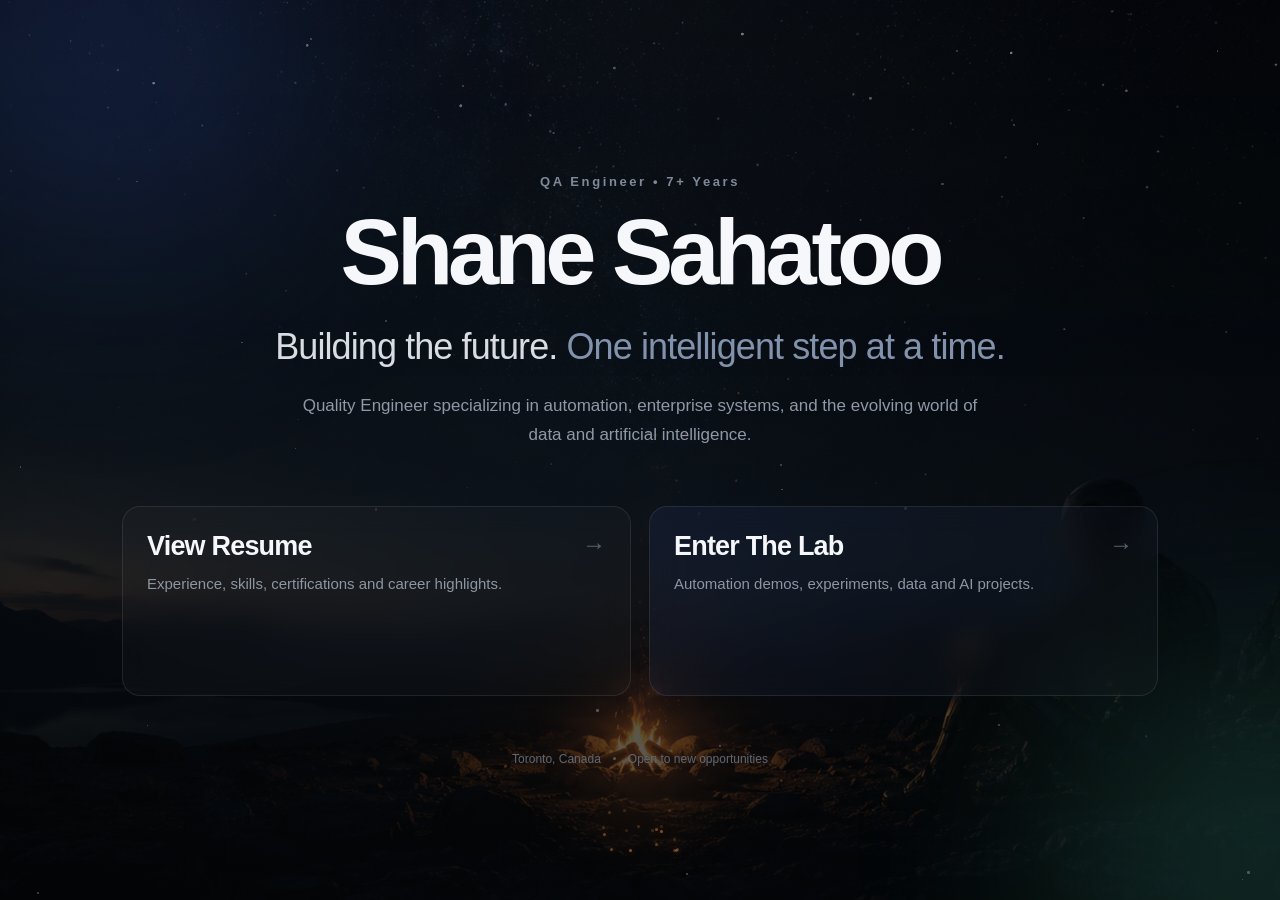
==== commit 9aa1ff20: "Updates" ====
--- a/index.html
+++ b/index.html
@@ -19,7 +19,7 @@
 <main class="hero">
 
     <div class="intro">
-        <p class="eyebrow">QA Engineer • 7+ Years • 1000+ Automated Tests</p>
+        <p class="eyebrow">QA Engineer • 7+ Years</p>
 
         <h1>Shane Sahatoo</h1>
 
